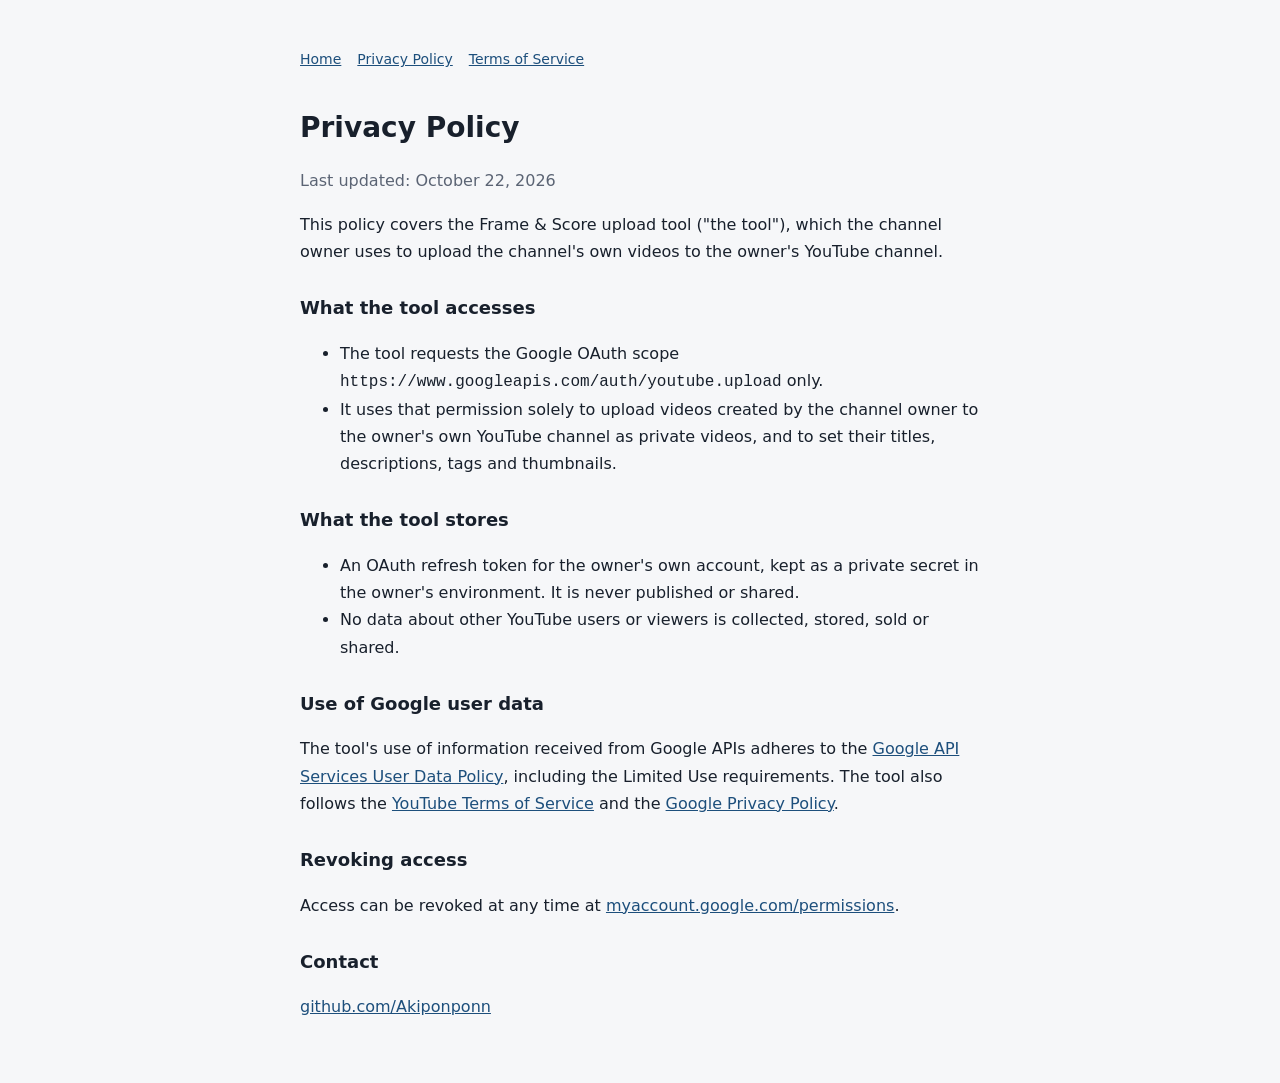
==== privacy.html @ e569a85f "Add home, privacy policy and terms pages Co-Authored-By: Claude Opus 5.5 <noreply@anthropic.com>" ====
<!doctype html><html lang="en"><head><meta charset="utf-8"><meta name="viewport" content="width=device-width,initial-scale=1"><title>Privacy Policy - Frame &amp; Score</title><link rel="stylesheet" href="style.css"></head>
<body><main>
<nav><a href="./">Home</a><a href="privacy.html">Privacy Policy</a><a href="terms.html">Terms of Service</a></nav>
<h1>Privacy Policy</h1>
<p class="muted">Last updated: October 22, 2026</p>
<p>This policy covers the Frame &amp; Score upload tool ("the tool"), which the channel owner uses to upload the channel's own videos to the owner's YouTube channel.</p>
<h2>What the tool accesses</h2>
<ul><li>The tool requests the Google OAuth scope <code>https://www.googleapis.com/auth/youtube.upload</code> only.</li>
<li>It uses that permission solely to upload videos created by the channel owner to the owner's own YouTube channel as private videos, and to set their titles, descriptions, tags and thumbnails.</li></ul>
<h2>What the tool stores</h2>
<ul><li>An OAuth refresh token for the owner's own account, kept as a private secret in the owner's environment. It is never published or shared.</li>
<li>No data about other YouTube users or viewers is collected, stored, sold or shared.</li></ul>
<h2>Use of Google user data</h2>
<p>The tool's use of information received from Google APIs adheres to the <a href="https://developers.google.com/terms/api-services-user-data-policy">Google API Services User Data Policy</a>, including the Limited Use requirements. The tool also follows the <a href="https://www.youtube.com/t/terms">YouTube Terms of Service</a> and the <a href="https://policies.google.com/privacy">Google Privacy Policy</a>.</p>
<h2>Revoking access</h2>
<p>Access can be revoked at any time at <a href="https://myaccount.google.com/permissions">myaccount.google.com/permissions</a>.</p>
<h2>Contact</h2>
<p><a href="https://github.com/Akiponponn">github.com/Akiponponn</a></p>
</main></body></html>
---- style.css ----
:root{--bg:#f6f7f9;--fg:#18202c;--muted:#5b6474;--accent:#1d4f7c}
@media (prefers-color-scheme:dark){:root{--bg:#0f141c;--fg:#e6eaf0;--muted:#9aa4b4;--accent:#86b4e3}}
body{margin:0;background:var(--bg);color:var(--fg);font:16px/1.7 system-ui,-apple-system,"Segoe UI",sans-serif;padding:48px max(16px,env(safe-area-inset-left))}
main{max-width:680px;margin:0 auto}
h1{font-size:28px;margin:0 0 8px}h2{font-size:18px;margin:28px 0 6px}
p,li{color:var(--fg)}.muted{color:var(--muted)}a{color:var(--accent)}
nav{display:flex;gap:16px;margin-bottom:32px;font-size:14px}
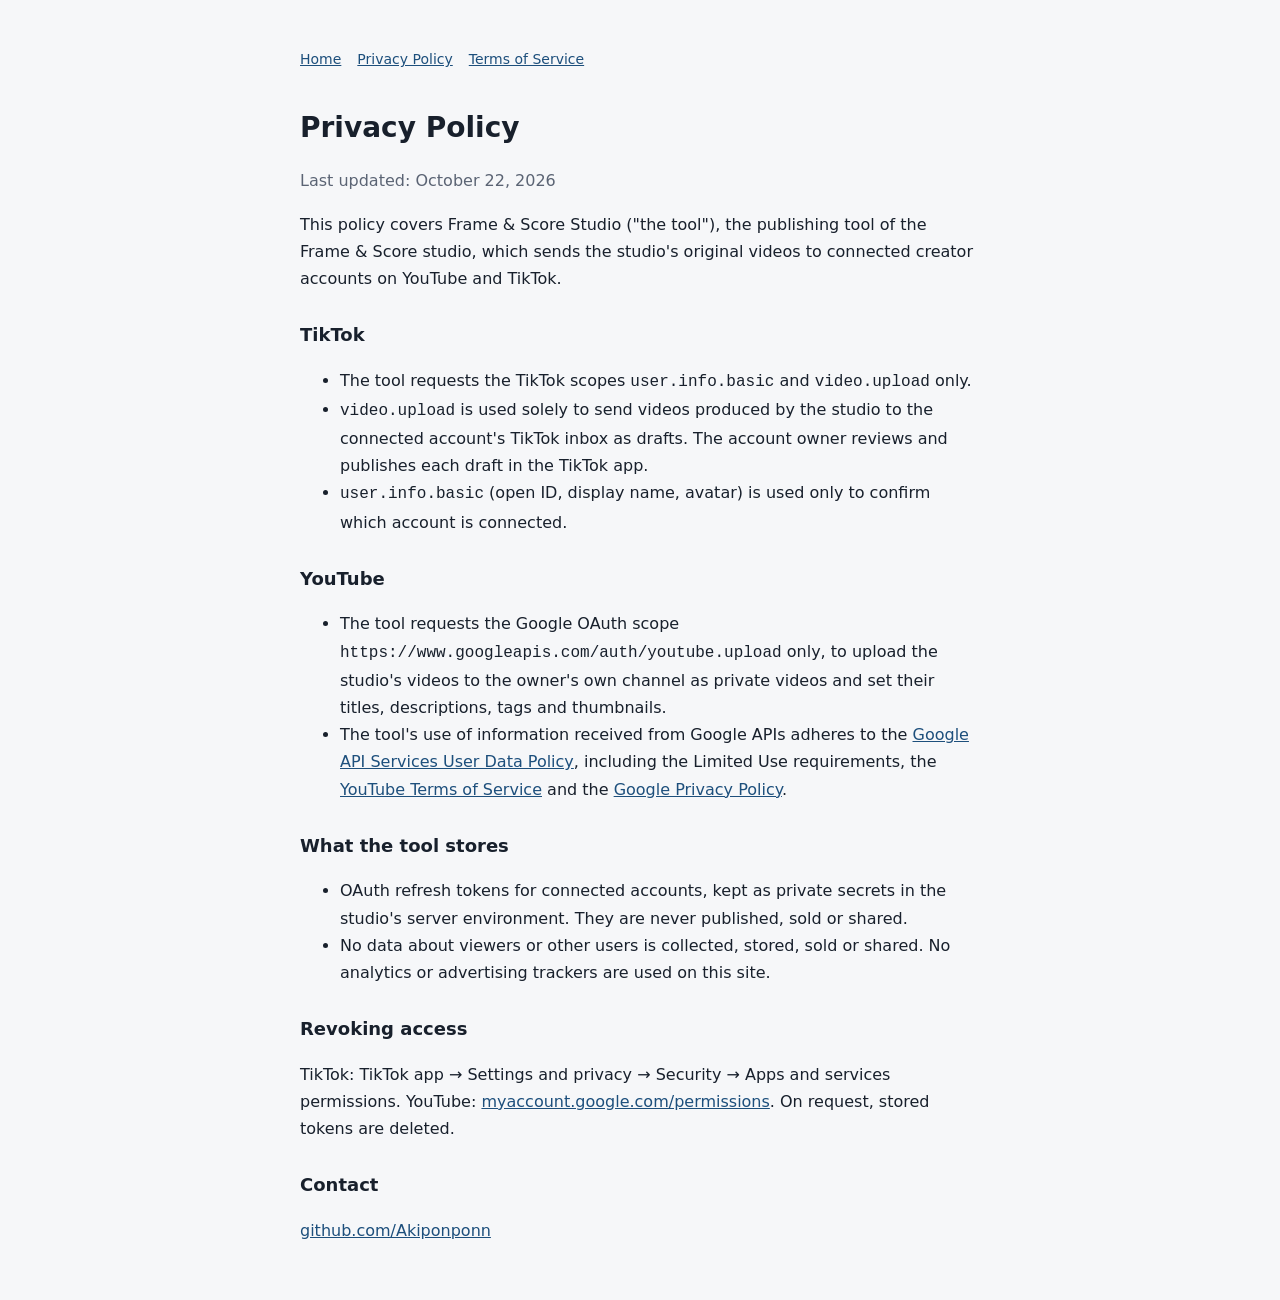
==== commit f9911eb4: "Add TikTok integration pages (callback, privacy, terms) Co-Authored-By: Claude Opus 5.5 <noreply@ant" ====
--- a/privacy.html
+++ b/privacy.html
@@ -3,17 +3,19 @@
 <nav><a href="./">Home</a><a href="privacy.html">Privacy Policy</a><a href="terms.html">Terms of Service</a></nav>
 <h1>Privacy Policy</h1>
 <p class="muted">Last updated: October 22, 2026</p>
-<p>This policy covers the Frame &amp; Score upload tool ("the tool"), which the channel owner uses to upload the channel's own videos to the owner's YouTube channel.</p>
-<h2>What the tool accesses</h2>
-<ul><li>The tool requests the Google OAuth scope <code>https://www.googleapis.com/auth/youtube.upload</code> only.</li>
-<li>It uses that permission solely to upload videos created by the channel owner to the owner's own YouTube channel as private videos, and to set their titles, descriptions, tags and thumbnails.</li></ul>
+<p>This policy covers Frame &amp; Score Studio ("the tool"), the publishing tool of the Frame &amp; Score studio, which sends the studio's original videos to connected creator accounts on YouTube and TikTok.</p>
+<h2>TikTok</h2>
+<ul><li>The tool requests the TikTok scopes <code>user.info.basic</code> and <code>video.upload</code> only.</li>
+<li><code>video.upload</code> is used solely to send videos produced by the studio to the connected account's TikTok inbox as drafts. The account owner reviews and publishes each draft in the TikTok app.</li>
+<li><code>user.info.basic</code> (open ID, display name, avatar) is used only to confirm which account is connected.</li></ul>
+<h2>YouTube</h2>
+<ul><li>The tool requests the Google OAuth scope <code>https://www.googleapis.com/auth/youtube.upload</code> only, to upload the studio's videos to the owner's own channel as private videos and set their titles, descriptions, tags and thumbnails.</li>
+<li>The tool's use of information received from Google APIs adheres to the <a href="https://developers.google.com/terms/api-services-user-data-policy">Google API Services User Data Policy</a>, including the Limited Use requirements, the <a href="https://www.youtube.com/t/terms">YouTube Terms of Service</a> and the <a href="https://policies.google.com/privacy">Google Privacy Policy</a>.</li></ul>
 <h2>What the tool stores</h2>
-<ul><li>An OAuth refresh token for the owner's own account, kept as a private secret in the owner's environment. It is never published or shared.</li>
-<li>No data about other YouTube users or viewers is collected, stored, sold or shared.</li></ul>
-<h2>Use of Google user data</h2>
-<p>The tool's use of information received from Google APIs adheres to the <a href="https://developers.google.com/terms/api-services-user-data-policy">Google API Services User Data Policy</a>, including the Limited Use requirements. The tool also follows the <a href="https://www.youtube.com/t/terms">YouTube Terms of Service</a> and the <a href="https://policies.google.com/privacy">Google Privacy Policy</a>.</p>
+<ul><li>OAuth refresh tokens for connected accounts, kept as private secrets in the studio's server environment. They are never published, sold or shared.</li>
+<li>No data about viewers or other users is collected, stored, sold or shared. No analytics or advertising trackers are used on this site.</li></ul>
 <h2>Revoking access</h2>
-<p>Access can be revoked at any time at <a href="https://myaccount.google.com/permissions">myaccount.google.com/permissions</a>.</p>
+<p>TikTok: TikTok app &rarr; Settings and privacy &rarr; Security &rarr; Apps and services permissions. YouTube: <a href="https://myaccount.google.com/permissions">myaccount.google.com/permissions</a>. On request, stored tokens are deleted.</p>
 <h2>Contact</h2>
 <p><a href="https://github.com/Akiponponn">github.com/Akiponponn</a></p>
 </main></body></html>
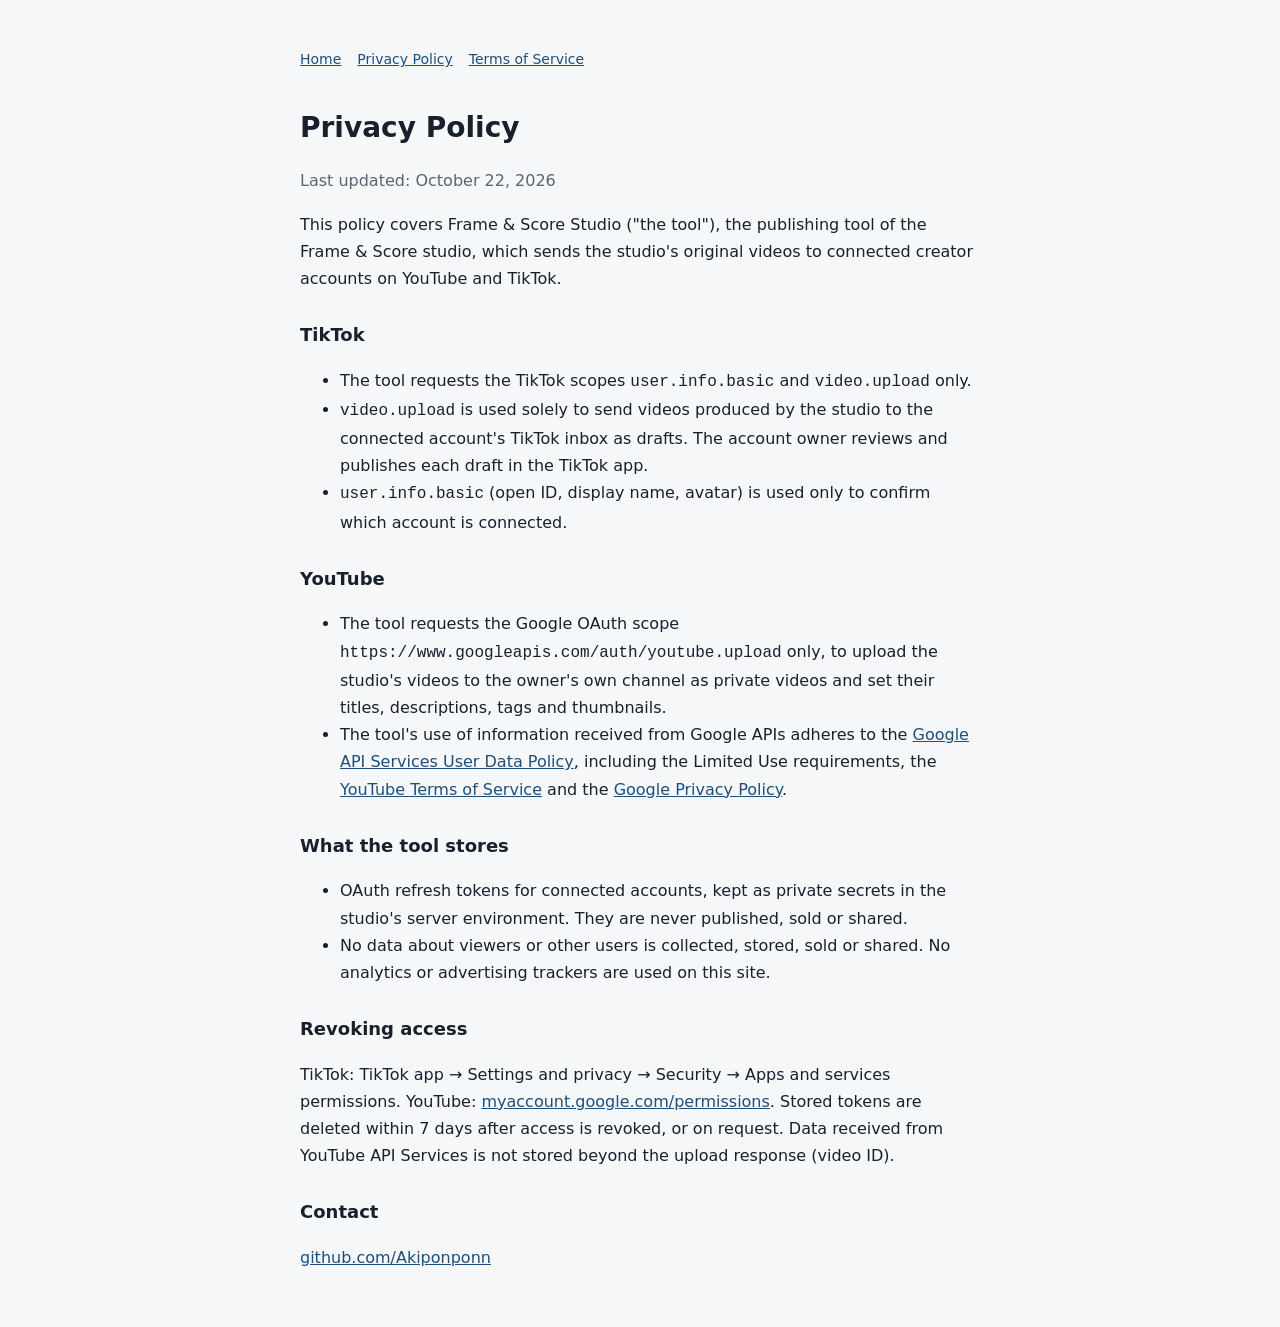
==== commit 78af7b12: "Privacy: token deletion within 7 days after revocation" ====
--- a/privacy.html
+++ b/privacy.html
@@ -15,7 +15,7 @@
 <ul><li>OAuth refresh tokens for connected accounts, kept as private secrets in the studio's server environment. They are never published, sold or shared.</li>
 <li>No data about viewers or other users is collected, stored, sold or shared. No analytics or advertising trackers are used on this site.</li></ul>
 <h2>Revoking access</h2>
-<p>TikTok: TikTok app &rarr; Settings and privacy &rarr; Security &rarr; Apps and services permissions. YouTube: <a href="https://myaccount.google.com/permissions">myaccount.google.com/permissions</a>. On request, stored tokens are deleted.</p>
+<p>TikTok: TikTok app &rarr; Settings and privacy &rarr; Security &rarr; Apps and services permissions. YouTube: <a href="https://myaccount.google.com/permissions">myaccount.google.com/permissions</a>. Stored tokens are deleted within 7 days after access is revoked, or on request. Data received from YouTube API Services is not stored beyond the upload response (video ID).</p>
 <h2>Contact</h2>
 <p><a href="https://github.com/Akiponponn">github.com/Akiponponn</a></p>
 </main></body></html>
